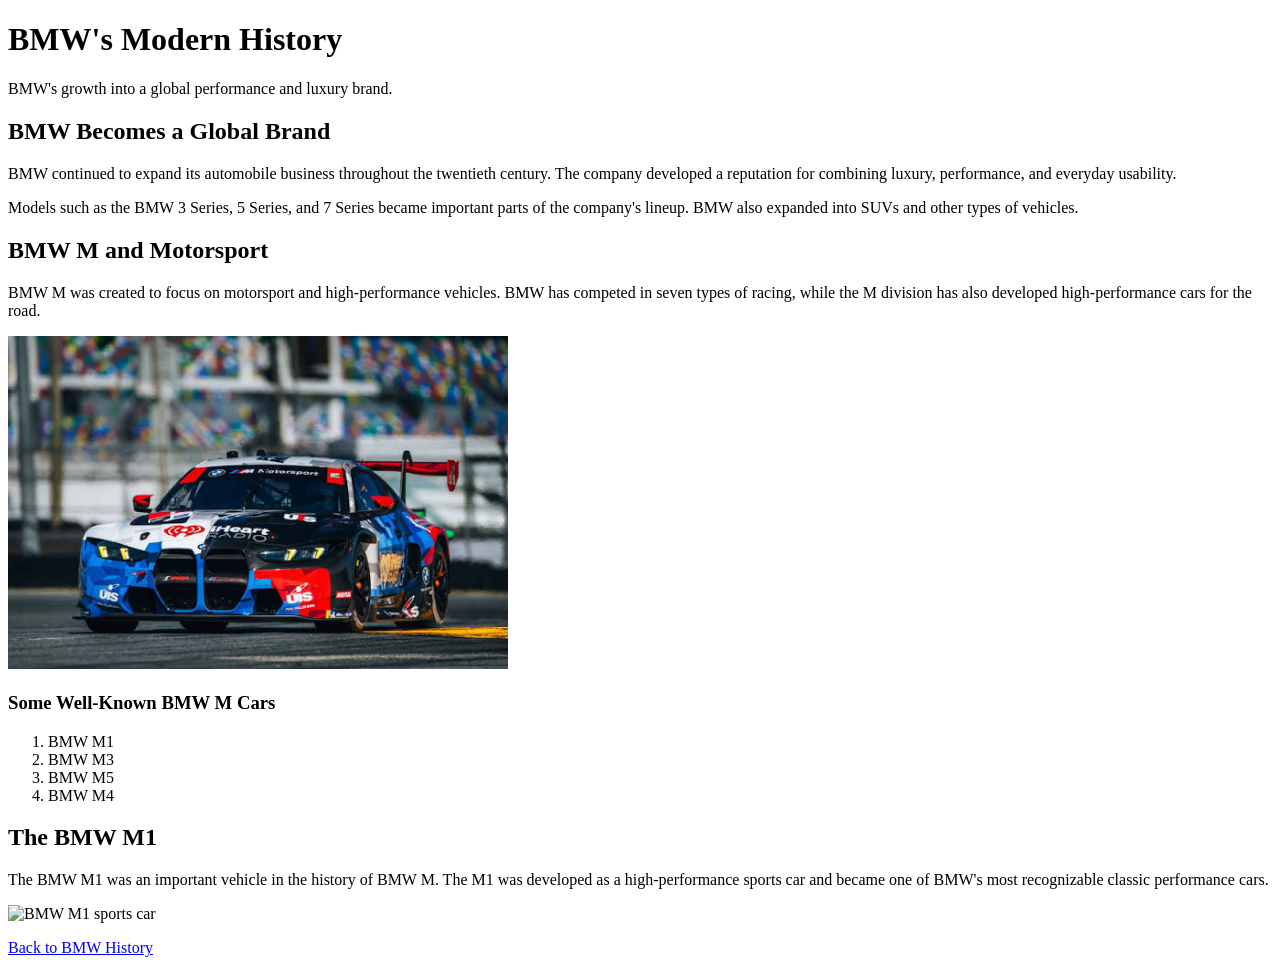
==== page2.html @ 17f97a71 "Add initial content to index.html and page2.html" ====
<!DOCTYPE html>
<html lang="en">

<head>
    <meta charset="UTF-8">
    <title>BMW Modern History</title>
</head>

<body>

    <!-- Header introduces the second page -->
    <header>
        <h1>BMW's Modern History</h1>
        <p>BMW's growth into a global performance and luxury brand.</p>
    </header>

    <!-- Main contains the primary content -->
    <main>

        <!-- Section about BMW's growth -->
        <section>
            <h2>BMW Becomes a Global Brand</h2>

            <p>
                BMW continued to expand its automobile business throughout the
                twentieth century. The company developed a reputation for combining
                luxury, performance, and everyday usability.
            </p>

            <p>
                Models such as the BMW 3 Series, 5 Series, and 7 Series became
                important parts of the company's lineup. BMW also expanded into
                SUVs and other types of vehicles.
            </p>
        </section>

        <!-- Section about BMW M and motorsport -->
        <section>
            <h2>BMW M and Motorsport</h2>

            <p>
                BMW M was created to focus on motorsport and high-performance
                vehicles. BMW has competed in seven types of racing, while the
                M division has also developed high-performance cars for the road.
            </p>

            <!-- Relative image stored in the img folder -->
            <img src="img/bmwtrack.jpg"
                 alt="BMW race car competing on a track"
                 width="500">

            <h3>Some Well-Known BMW M Cars</h3>

            <!-- Ordered list -->
            <ol>
                <li>BMW M1</li>
                <li>BMW M3</li>
                <li>BMW M5</li>
                <li>BMW M4</li>
            </ol>
        </section>

        <!-- Section about the BMW M1 -->
        <section>
            <h2>The BMW M1</h2>

            <p>
                The BMW M1 was an important vehicle in the history of BMW M.
                The M1 was developed as a high-performance sports car and became
                one of BMW's most recognizable classic performance cars.
            </p>

            <!-- External image using an online image address -->
            <img src="https://encrypted-tbn0.gstatic.com/images?q=tbn:ANd9GcQuEydyjOqbBQLvrb1SG1jvnhFqf__Sd3NFR3b5qsiGTg&s=10"
                 alt="BMW M1 sports car"
                 width="500">
        </section>

    </main>

    <!-- Footer links back to the first page -->
    <footer>
        <p>
            <a href="index.html">Back to BMW History</a>
        </p>
    </footer>

</body>

</html>
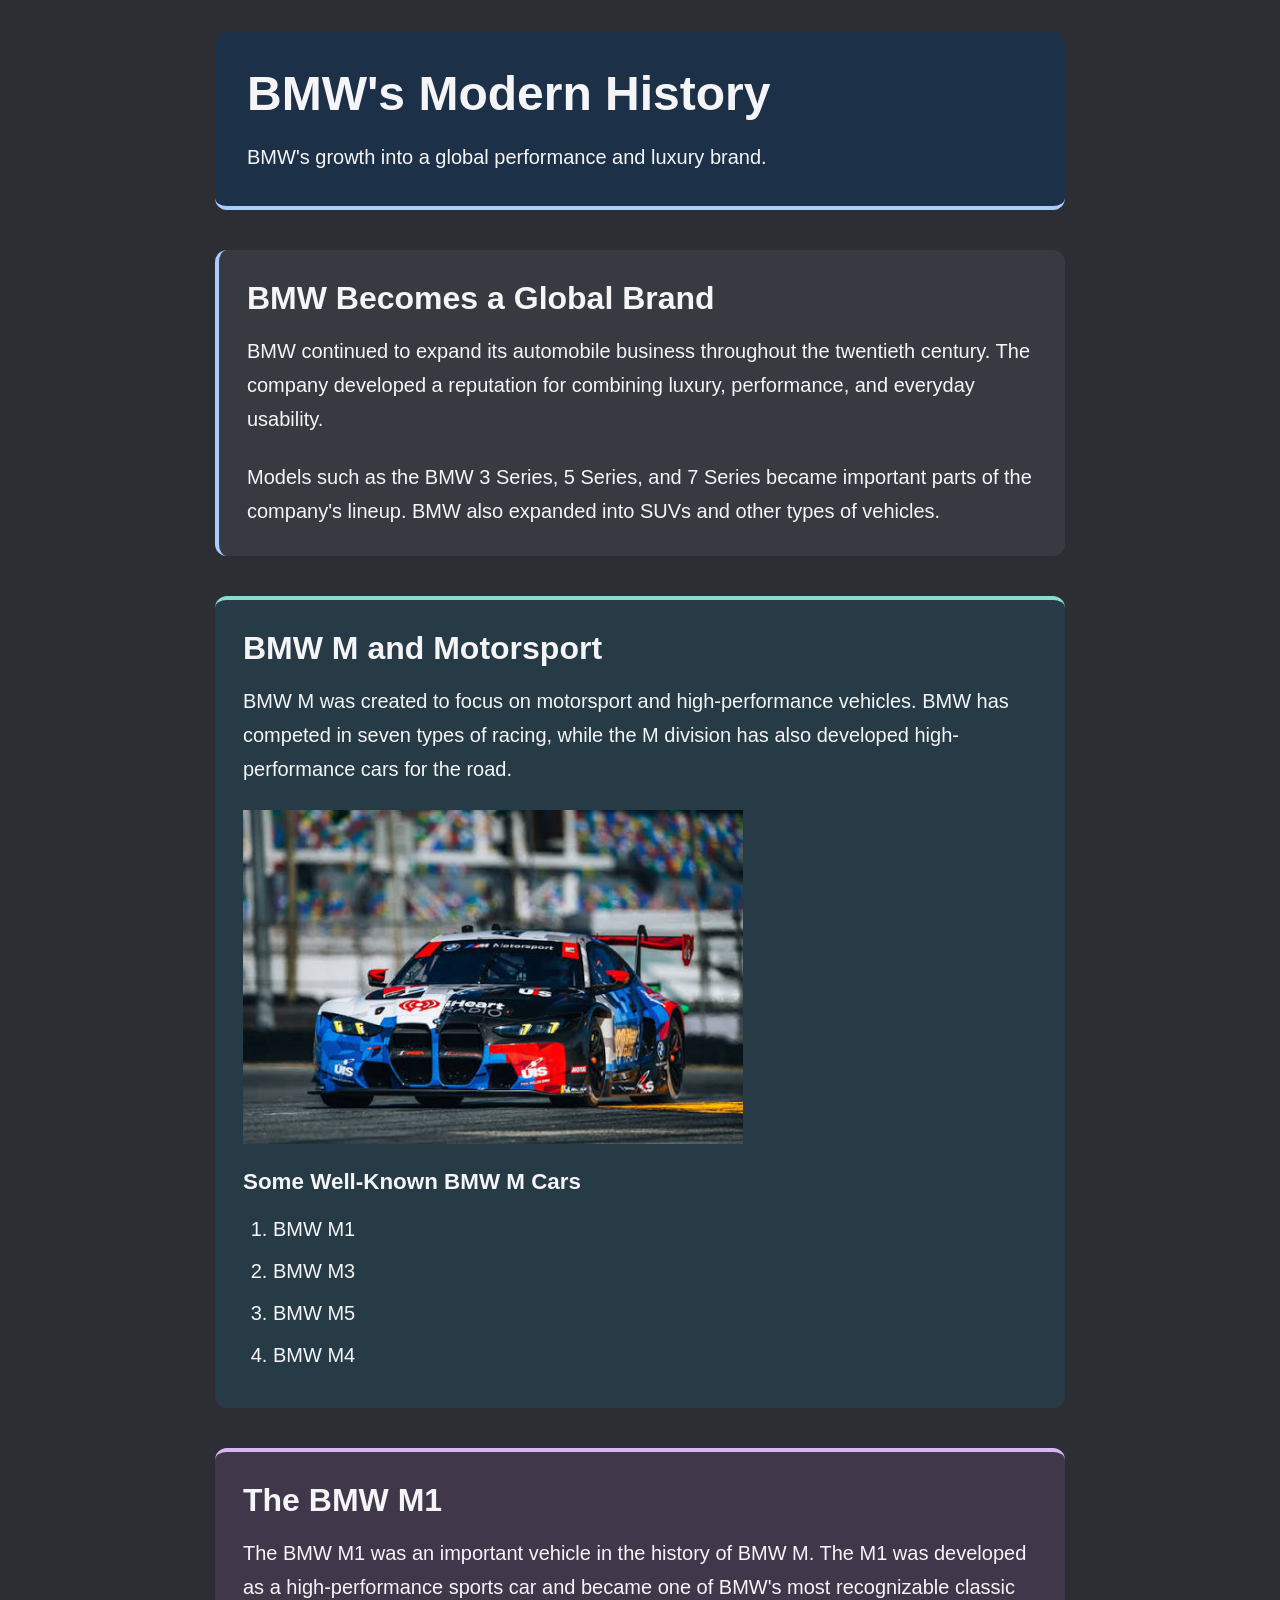
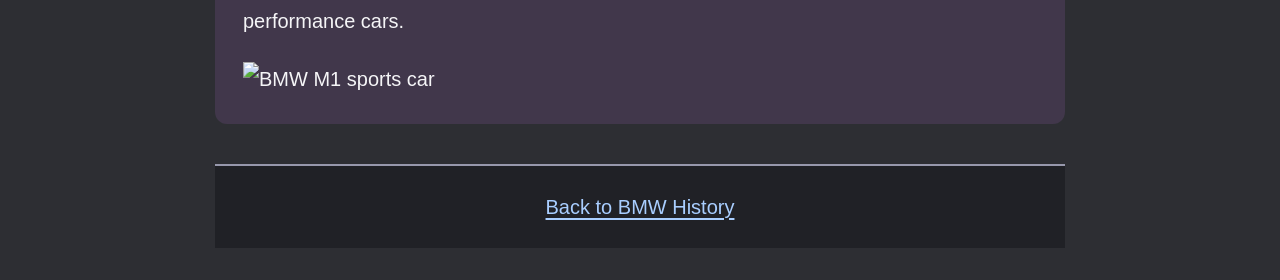
==== commit b44619d8: "Add stylesheet and fix CSS links" ====
--- a/page2.html
+++ b/page2.html
@@ -3,13 +3,16 @@
 
 <head>
     <meta charset="UTF-8">
+    <meta name="viewport" content="width=device-width, initial-scale=1.0">
     <title>BMW Modern History</title>
+    <link rel="stylesheet" href="https://fonts.googleapis.com/css2?family=Roboto:wght@400;700&display=swap" />
+    <link rel="stylesheet" href="./css/style.css" />
 </head>
 
 <body>
 
     <!-- Header introduces the second page -->
-    <header>
+    <header id="site-header">
         <h1>BMW's Modern History</h1>
         <p>BMW's growth into a global performance and luxury brand.</p>
     </header>
@@ -18,7 +21,7 @@
     <main>
 
         <!-- Section about BMW's growth -->
-        <section>
+        <section class="content-section section-intro">
             <h2>BMW Becomes a Global Brand</h2>
 
             <p>
@@ -35,7 +38,7 @@
         </section>
 
         <!-- Section about BMW M and motorsport -->
-        <section>
+        <section class="content-section section-feature">
             <h2>BMW M and Motorsport</h2>
 
             <p>
@@ -61,7 +64,7 @@
         </section>
 
         <!-- Section about the BMW M1 -->
-        <section>
+        <section class="content-section section-highlight">
             <h2>The BMW M1</h2>
 
             <p>
@@ -79,7 +82,7 @@
     </main>
 
     <!-- Footer links back to the first page -->
-    <footer>
+    <footer id="site-footer">
         <p>
             <a href="index.html">Back to BMW History</a>
         </p>
@@ -87,4 +90,4 @@
 
 </body>
 
-</html>+</html>
--- a/css/style.css
+++ b/css/style.css
@@ -0,0 +1,164 @@
+* {
+    box-sizing: border-box;
+}
+
+body {
+    margin: 0;
+    padding: 32px 20px;
+    background-color: #2D2E33;
+    color: #F5F5F7;
+    font-family: "Roboto", Arial, sans-serif;
+    font-size: 20px;
+    line-height: 1.7;
+}
+
+/* Keep headings and paragraphs aligned in a centered reading column. */
+header,
+main,
+footer {
+    width: 100%;
+    max-width: 850px;
+    margin-inline: auto;
+    text-align: left;
+}
+
+/* ID selectors distinguish the page header from the footer. */
+#site-header {
+    margin-bottom: 40px;
+    padding: 32px;
+    background-color: #1C3048;
+    border-bottom: 4px solid #A9CEFF;
+    border-radius: 12px;
+}
+
+#site-footer {
+    margin-top: 40px;
+    padding: 24px 32px;
+    background-color: #202126;
+    border-top: 2px solid #9798AC;
+    text-align: center;
+}
+
+#site-header p,
+#site-footer p {
+    margin-bottom: 0;
+}
+
+/* Class selectors give the sections shared spacing and different colors. */
+.content-section {
+    padding: 28px;
+    border-radius: 12px;
+}
+
+.content-section > :last-child {
+    margin-bottom: 0;
+}
+
+.section-intro {
+    background-color: #383A42;
+    border-left: 4px solid #A9CEFF;
+}
+
+.section-feature {
+    background-color: #263B46;
+    border-top: 4px solid #8DD9CF;
+}
+
+.section-highlight {
+    background-color: #41374B;
+    border-top: 4px solid #D8B5F5;
+}
+
+/* The index introduction spans the row; the other sections sit side by side. */
+.content-container {
+    display: flex;
+    flex-wrap: wrap;
+    gap: 28px;
+    align-items: flex-start;
+}
+
+.content-container > .content-section {
+    flex: 1 1 0;
+    min-width: 0;
+    margin-bottom: 0;
+}
+
+#beginnings {
+    flex-basis: 100%;
+}
+
+@media (max-width: 700px) {
+    .content-container {
+        flex-direction: column;
+    }
+
+    .content-container > .content-section {
+        width: 100%;
+        flex: auto;
+    }
+
+    #site-header,
+    #site-footer,
+    .content-section {
+        padding: 20px;
+    }
+}
+
+h1,
+h2,
+h3 {
+    margin: 0 0 16px;
+    font-weight: 700;
+    line-height: 1.25;
+}
+
+h1 {
+    font-size: clamp(2rem, 5vw, 3rem);
+}
+
+h2 {
+    font-size: clamp(1.6rem, 4vw, 2rem);
+}
+
+h3 {
+    font-size: 1.4rem;
+}
+
+p {
+    margin: 0 0 24px;
+}
+
+section {
+    margin-bottom: 40px;
+}
+
+ul,
+ol {
+    margin: 0 0 24px;
+    padding-left: 1.5em;
+}
+
+li {
+    margin-bottom: 8px;
+}
+
+img {
+    display: block;
+    max-width: 100%;
+    height: auto;
+    margin: 24px 0;
+}
+
+a {
+    color: #A9CEFF;
+    text-underline-offset: 0.2em;
+}
+
+a:hover {
+    color: #FFFFFF;
+}
+
+a:focus-visible {
+    outline: 3px solid currentColor;
+    outline-offset: 4px;
+}
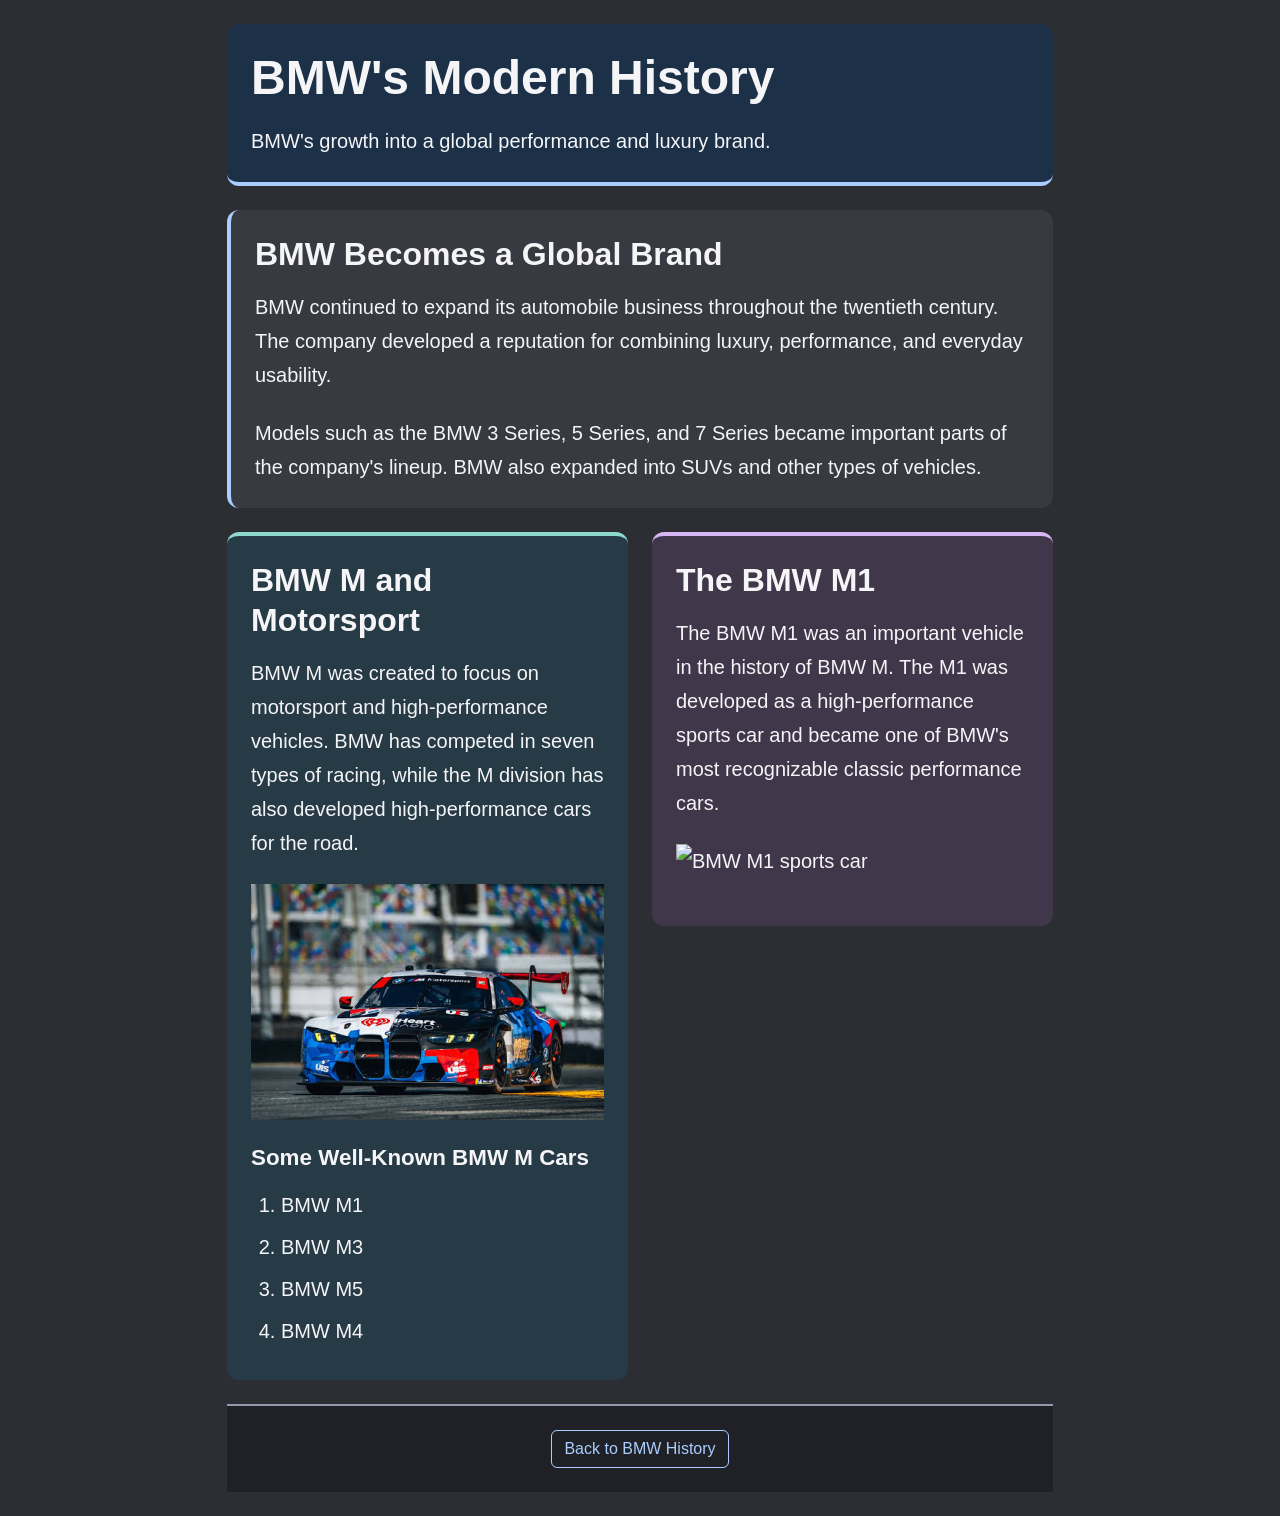
==== commit b953c6ab: "Add Bootstrap styling and refactor custom CSS" ====
--- a/page2.html
+++ b/page2.html
@@ -6,22 +6,26 @@
     <meta name="viewport" content="width=device-width, initial-scale=1.0">
     <title>BMW Modern History</title>
     <link rel="stylesheet" href="https://fonts.googleapis.com/css2?family=Roboto:wght@400;700&display=swap" />
+    <link rel="stylesheet" href="https://cdn.jsdelivr.net/npm/bootstrap@5.3.8/dist/css/bootstrap.min.css" integrity="sha384-sRIl4kxILFvY47J16cr9ZwB07vP4J8+LH7qKQnuqkuIAvNWLzeN8tE5YBujZqJLB" crossorigin="anonymous" />
     <link rel="stylesheet" href="./css/style.css" />
 </head>
 
-<body>
+<body class="py-4 px-3">
+    <div class="container site-container">
 
     <!-- Header introduces the second page -->
-    <header id="site-header">
+    <header id="site-header" class="p-4 mb-4">
         <h1>BMW's Modern History</h1>
         <p>BMW's growth into a global performance and luxury brand.</p>
     </header>
 
     <!-- Main contains the primary content -->
     <main>
+        <div class="row g-4">
 
         <!-- Section about BMW's growth -->
-        <section class="content-section section-intro">
+        <div class="col-12">
+        <section class="content-section section-intro p-4">
             <h2>BMW Becomes a Global Brand</h2>
 
             <p>
@@ -36,9 +40,11 @@
                 SUVs and other types of vehicles.
             </p>
         </section>
+        </div>
 
         <!-- Section about BMW M and motorsport -->
-        <section class="content-section section-feature">
+        <div class="col-12 col-md-6">
+        <section class="content-section section-feature p-4">
             <h2>BMW M and Motorsport</h2>
 
             <p>
@@ -48,7 +54,7 @@
             </p>
 
             <!-- Relative image stored in the img folder -->
-            <img src="img/bmwtrack.jpg"
+            <img class="img-fluid d-block my-4" src="img/bmwtrack.jpg"
                  alt="BMW race car competing on a track"
                  width="500">
 
@@ -62,9 +68,11 @@
                 <li>BMW M4</li>
             </ol>
         </section>
+        </div>
 
         <!-- Section about the BMW M1 -->
-        <section class="content-section section-highlight">
+        <div class="col-12 col-md-6">
+        <section class="content-section section-highlight p-4">
             <h2>The BMW M1</h2>
 
             <p>
@@ -74,20 +82,24 @@
             </p>
 
             <!-- External image using an online image address -->
-            <img src="https://encrypted-tbn0.gstatic.com/images?q=tbn:ANd9GcQuEydyjOqbBQLvrb1SG1jvnhFqf__Sd3NFR3b5qsiGTg&s=10"
+            <img class="img-fluid d-block my-4" src="https://encrypted-tbn0.gstatic.com/images?q=tbn:ANd9GcQuEydyjOqbBQLvrb1SG1jvnhFqf__Sd3NFR3b5qsiGTg&s=10"
                  alt="BMW M1 sports car"
                  width="500">
         </section>
+        </div>
 
+        </div>
     </main>
 
     <!-- Footer links back to the first page -->
-    <footer id="site-footer">
+    <footer id="site-footer" class="mt-4 p-4 text-center">
         <p>
-            <a href="index.html">Back to BMW History</a>
+            <a class="btn btn-outline-light btn-history" href="index.html">Back to BMW History</a>
         </p>
     </footer>
 
+    </div>
 </body>
 
 </html>
+
